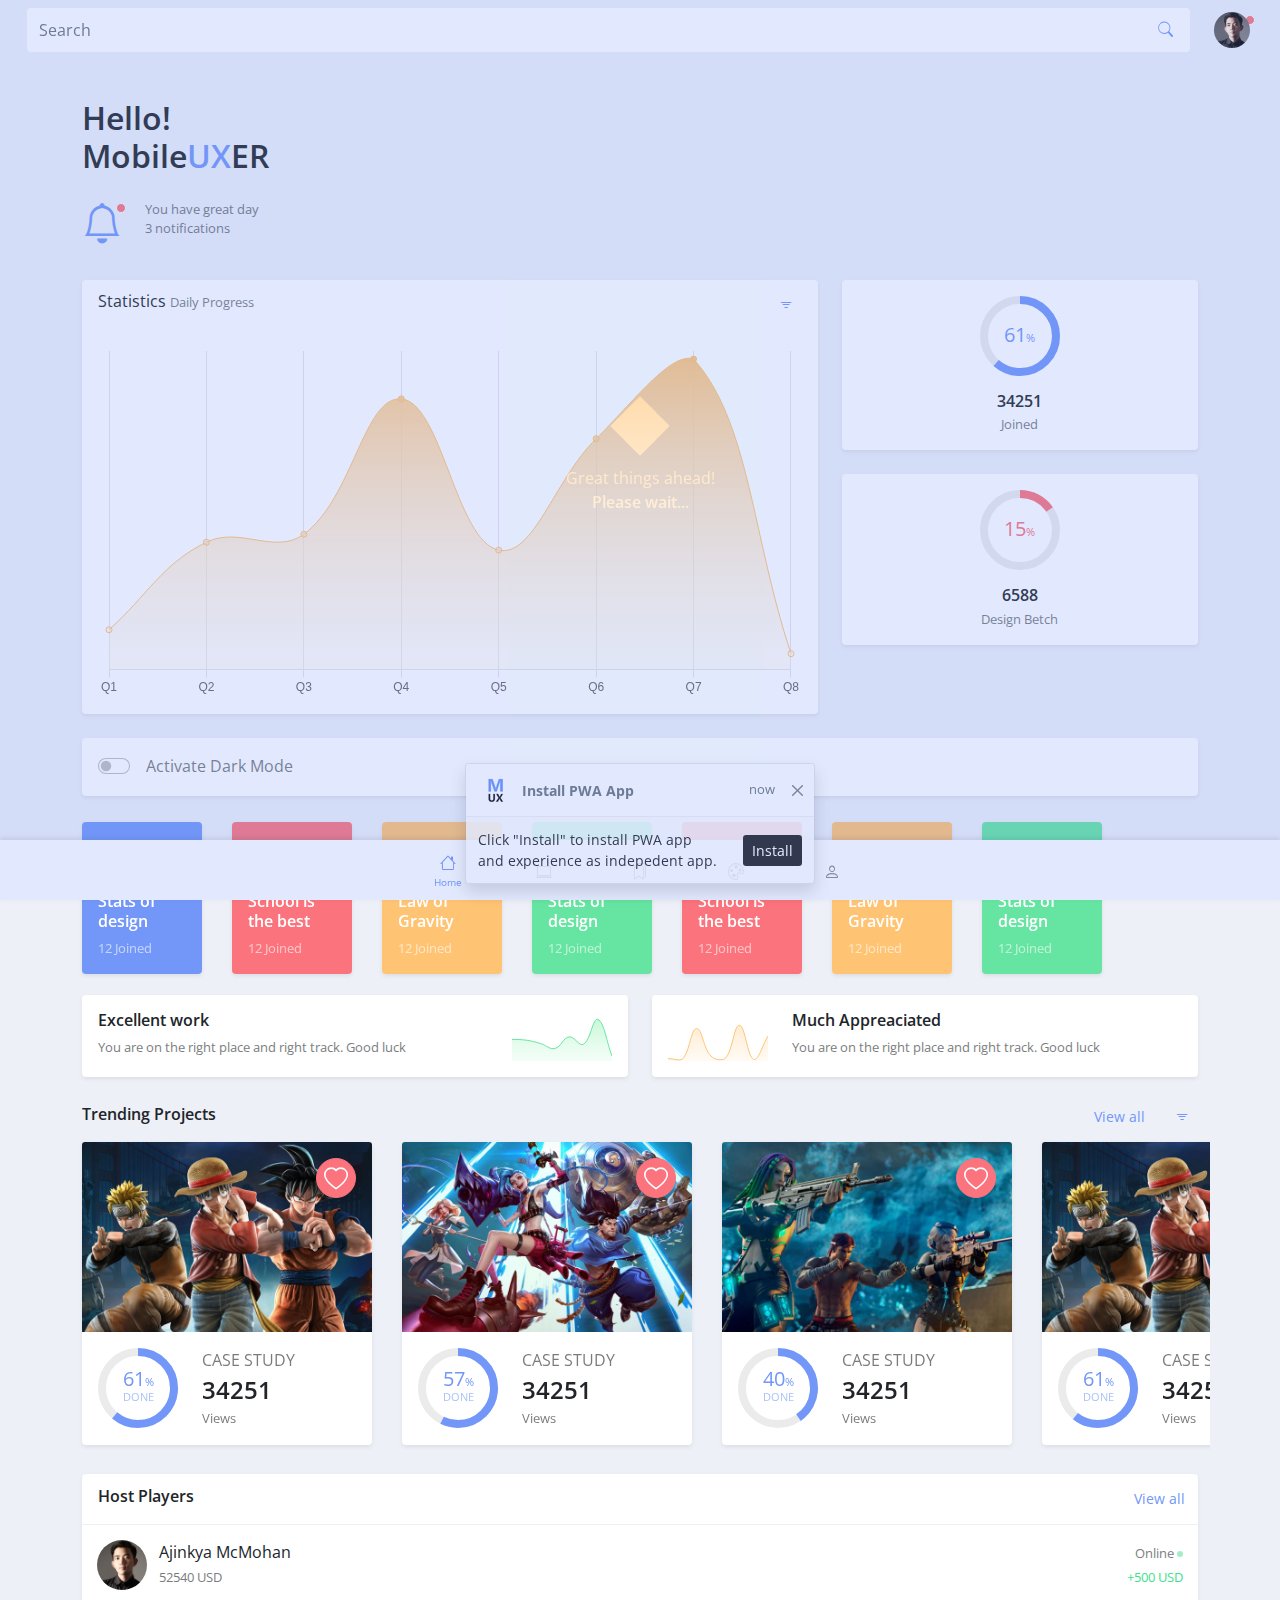
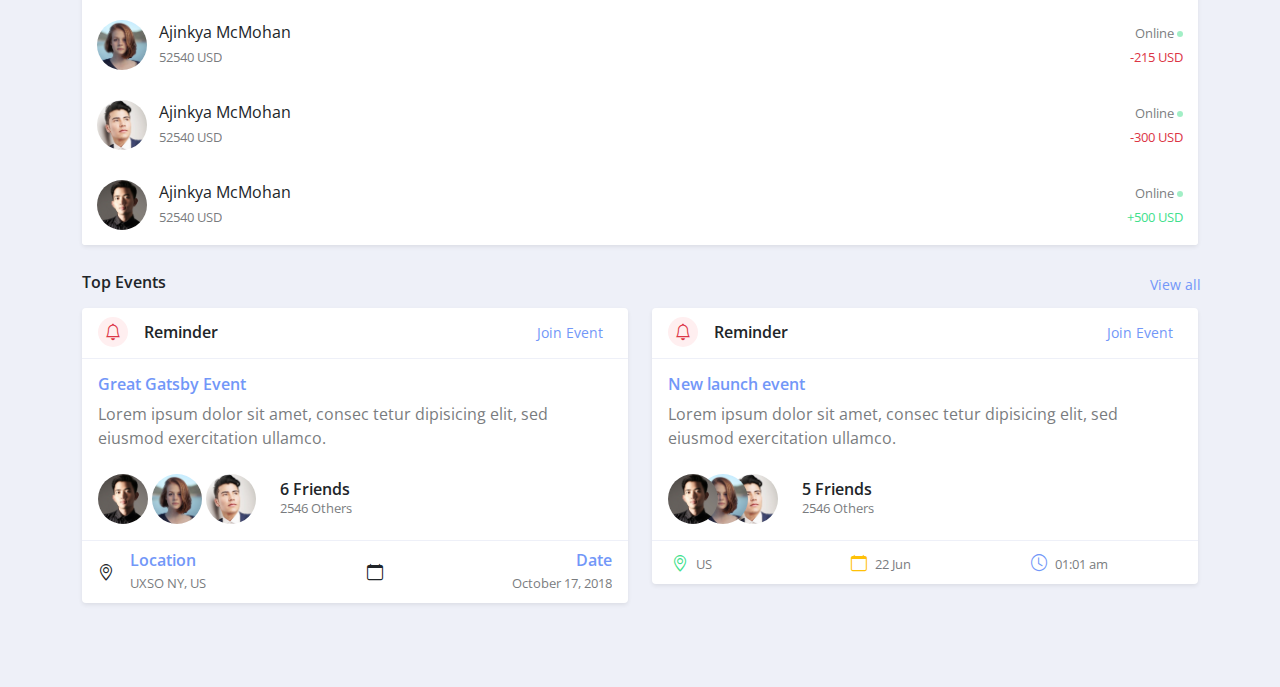
==== index.html @ e46d9f2c "initial push" ====
<!doctype html>
<html lang="en">


<head>
    <meta charset="utf-8">
    <meta name="viewport" content="width=device-width, initial-scale=1, shrink-to-fit=no">
    <meta name="description" content="">
    <meta name="author" content="">
    <meta name="generator" content="">
    <title>MobileUX V2.0 - Mobile HTML template</title>

    <!-- manifest meta -->
    <meta name="apple-mobile-web-app-capable" content="yes">
    <link rel="manifest" href="manifest.json" />

    <!-- Favicons -->
    <link rel="apple-touch-icon" href="assets/img/favicon180.png" sizes="180x180">
    <link rel="icon" href="assets/img/favicon32.png" sizes="32x32" type="image/png">
    <link rel="icon" href="assets/img/favicon16.png" sizes="16x16" type="image/png">

    <!-- Google fonts-->
    <link href="https://fonts.googleapis.com/css2?family=Open+Sans:wght@300;400;600;700&amp;display=swap" rel="stylesheet">

    <!-- bootstrap icons -->
    <link rel="stylesheet" href="cdn.jsdelivr.net/npm/bootstrap-icons%401.5.0/font/bootstrap-icons.css">

    <!-- swiper carousel css -->
    <link rel="stylesheet" href="assets/vendor/swiperjs-6.6.2/swiper-bundle.min.css">

    <!-- style css for this template -->
    <link href="assets/css/style.css" rel="stylesheet" id="style">
</head>

<body class="body-scroll" data-page="index">

<!-- loader section -->
<div class="container-fluid loader-wrap">
    <div class="row h-100">
        <div class="col-10 col-md-6 col-lg-5 col-xl-3 mx-auto text-center align-self-center">
            <div class="loader-cube-wrap mx-auto">
                <div class="loader-cube1 loader-cube"></div>
                <div class="loader-cube2 loader-cube"></div>
                <div class="loader-cube4 loader-cube"></div>
                <div class="loader-cube3 loader-cube"></div>
            </div>
            <p>Great things ahead!<br><strong>Please wait...</strong></p>
        </div>
    </div>
</div>
<!-- loader section ends -->

<!-- Sidebar main menu -->
<!--<div class="sidebar-wrap  sidebar-overlay">
    &lt;!&ndash; Add pushcontent or fullmenu instead overlay &ndash;&gt;
    <div class="closemenu text-muted">Close Menu</div>
    <div class="sidebar">
        <div class="row">
            <div class="col-auto mx-auto text-center">
                <figure class="avatar avatar-120 rounded-circle mx-auto mb-3">
                    <img src="assets/img/user1.jpg" alt="">
                </figure>
                <h6 class="mb-1">Ajinkya McMohan</h6>
                <p class="text-muted">London, UK</p>
            </div>
        </div>
        <div class="row mt-3">
            <div class="col-12">
                <ul class="nav nav-pills">
                    <li class="nav-item">
                        <a class="nav-link active" aria-current="page" href="index.html">
                            <div class="avatar avatar-40 rounded icon"><i class="bi bi-house-door"></i></div>
                            <div class="col">Dashboard</div>
                            <div class="arrow"><i class="bi bi-arrow-right"></i></div>
                        </a>
                    </li>

                    <li class="nav-item dropdown">
                        <a class="nav-link dropdown-toggle" data-bs-toggle="dropdown" href="#" role="button"
                           aria-expanded="false">
                            <div class="avatar avatar-40 rounded icon"><i class="bi bi-shop"></i></div>
                            <div class="col">Shop</div>
                            <div class="arrow"><i class="bi bi-plus plus"></i> <i class="bi bi-dash minus"></i>
                            </div>
                        </a>
                        <ul class="dropdown-menu">
                            <li><a class="dropdown-item nav-link" href="shop.html">
                                <div class="avatar avatar-40 rounded icon"><i class="bi bi-bag"></i></div>
                                <div class="col">Shop home</div>
                                <div class="arrow"><i class="bi bi-arrow-right"></i></div>
                            </a></li>
                            <li><a class="dropdown-item nav-link" href="product.html">
                                <div class="avatar avatar-40 rounded icon"><i class="bi bi-binoculars"></i></div>
                                <div class="col">Product</div>
                                <div class="arrow"><i class="bi bi-arrow-right"></i></div>
                            </a></li>
                            <li><a class="dropdown-item nav-link" href="cart.html">
                                <div class="avatar avatar-40 rounded icon"><i class="bi bi-basket3"></i></div>
                                <div class="col">Cart</div>
                                <div class="arrow"><i class="bi bi-arrow-right"></i></div>
                            </a></li>
                            <li><a class="dropdown-item nav-link" href="payment.html">
                                <div class="avatar avatar-40 rounded icon"><i class="bi bi-credit-card"></i></div>
                                <div class="col">Payment</div>
                                <div class="arrow"><i class="bi bi-arrow-right"></i></div>
                            </a></li>
                            <li><a class="dropdown-item nav-link" href="my-orders.html">
                                <div class="avatar avatar-40 rounded icon"><i class="bi bi-box-seam"></i></div>
                                <div class="col">My Orders</div>
                                <div class="arrow"><i class="bi bi-arrow-right"></i></div>
                            </a></li>
                        </ul>
                    </li>
                    <li class="nav-item dropdown">
                        <a class="nav-link dropdown-toggle" data-bs-toggle="dropdown" href="#" role="button"
                           aria-expanded="false">
                            <div class="avatar avatar-40 rounded icon"><i class="bi bi-calendar-check"></i></div>
                            <div class="col">Task ToDo</div>
                            <div class="arrow"><i class="bi bi-plus plus"></i> <i class="bi bi-dash minus"></i>
                            </div>
                        </a>
                        <ul class="dropdown-menu">
                            <li><a class="dropdown-item nav-link" href="task.html">
                                <div class="avatar avatar-40 rounded icon"><i class="bi bi-calendar2"></i></div>
                                <div class="col">ToDo home</div>
                                <div class="arrow"><i class="bi bi-arrow-right"></i></div>
                            </a></li>
                            <li><a class="dropdown-item nav-link" href="taskcalander.html">
                                <div class="avatar avatar-40 rounded icon"><i class="bi bi-calendar-check"></i></div>
                                <div class="col">Calendar Tasks</div>
                                <div class="arrow"><i class="bi bi-arrow-right"></i></div>
                            </a></li>
                            <li><a class="dropdown-item nav-link" href="todaystask.html">
                                <div class="avatar avatar-40 rounded icon"><i class="bi bi-calendar-date"></i></div>
                                <div class="col">Today's Tasks</div>
                                <div class="arrow"><i class="bi bi-arrow-right"></i></div>
                            </a></li>
                            <li><a class="dropdown-item nav-link" href="events.html">
                                <div class="avatar avatar-40 rounded icon"><i class="bi bi-calendar-event"></i></div>
                                <div class="col">Events</div>
                                <div class="arrow"><i class="bi bi-arrow-right"></i></div>
                            </a></li>
                            <li><a class="dropdown-item nav-link" href="event-details.html">
                                <div class="avatar avatar-40 rounded icon"><i class="bi bi-calendar2-day-fill"></i></div>
                                <div class="col">Event Details</div>
                                <div class="arrow"><i class="bi bi-arrow-right"></i></div>
                            </a></li>

                        </ul>
                    </li>
                    <li class="nav-item">
                        <a class="nav-link" href="chat.html" tabindex="-1" aria-disabled="true">
                            <div class="avatar avatar-40 rounded icon"><i class="bi bi-chat-text"></i></div>
                            <div class="col">Messages</div>
                            <div class="arrow"><i class="bi bi-arrow-right"></i></div>
                        </a>
                    </li>

                    <li class="nav-item">
                        <a class="nav-link" href="notifications.html" tabindex="-1" aria-disabled="true">
                            <div class="avatar avatar-40 rounded icon"><i class="bi bi-bell"></i></div>
                            <div class="col">Notification</div>
                            <div class="arrow"><i class="bi bi-arrow-right"></i></div>
                        </a>
                    </li>

                    <li class="nav-item">
                        <a class="nav-link" href="settings.html" tabindex="-1" aria-disabled="true">
                            <div class="avatar avatar-40 rounded icon"><i class="bi bi-gear"></i></div>
                            <div class="col">Settings</div>
                            <div class="arrow"><i class="bi bi-arrow-right"></i></div>
                        </a>
                    </li>

                    <li class="nav-item">
                        <a class="nav-link" href="pages.html" tabindex="-1" aria-disabled="true">
                            <div class="avatar avatar-40 rounded icon"><i class="bi bi-file-earmark-text"></i></div>
                            <div class="col">Pages</div>
                            <div class="arrow"><i class="bi bi-arrow-right"></i></div>
                        </a>
                    </li>
                    <li class="nav-item">
                        <a class="nav-link" href="signin.html" tabindex="-1" aria-disabled="true">
                            <div class="avatar avatar-40 rounded icon"><i class="bi bi-box-arrow-right"></i></div>
                            <div class="col">Logout</div>
                            <div class="arrow"><i class="bi bi-arrow-right"></i></div>
                        </a>
                    </li>
                </ul>
            </div>
        </div>
    </div>
</div>-->
<!-- Sidebar main menu ends -->

<!-- Begin page -->
<main class="h-100 has-header has-footer">

    <!-- Header -->
    <header class="container-fluid header">
        <div class="row">
            <div class="col-auto">
                <!--<button type="button" class="btn btn-link menu-btn">
                    <i class="bi bi-list"></i>
                </button>-->
            </div>
            <div class="col pl-0">
                <div class="form-group search-header">
                    <input class="form-control border-0" placeholder="Search">
                    <button type="button" class="btn btn-link tooltip-btn">
                        <i class="bi bi-search"></i>
                    </button>
                </div>
            </div>
            <div class="col-auto align-self-center">
                <a href="profile.html" class="position-relative d-block mr-3">
                        <span class="position-absolute top-0 start-100 translate-middle badge border border-light rounded-circle bg-danger p-1 mt-2 mr-2"><span
                                class="visually-hidden">unread messages</span></span>
                    <figure class="avatar avatar-36 rounded-circle">
                        <img src="assets/img/user1.jpg" alt="">
                    </figure>
                </a>
            </div>
        </div>
    </header>
    <!-- Header ends -->

    <!-- main page content -->
    <div class="main-container container">
        <h2 class="my-4">Hello!<br>Mobile<span class="text-primary">UX</span>ER</h2>

        <!-- welcome message and notifications lead -->
        <div class="row mb-4">
            <div class="col-auto">
                <h1 class="position-relative">
                        <span class="position-absolute top-0 start-100 translate-middle badge border border-light rounded-circle bg-danger p-1 mt-2">
                            <span class="visually-hidden">unread messages</span>
                        </span>
                    <i class="bi bi-bell text-primary"></i>
                </h1>
            </div>
            <div class="col">
                <p class="m-0 text-muted small">You have great day<br>3 notifications </p>
            </div>
        </div>

        <!-- Chart and Circular progress -->
        <div class="row">
            <div class="col-12 col-md-8">
                <div class="card shadow-sm mb-4">
                    <div class="card-header border-0">
                        <div class="row">
                            <div class="col">
                                <p class="my-0">Statistics <small class="text-muted">Daily Progress</small></p>
                            </div>
                            <div class="col-auto">
                                <button class="btn btn-link btn-sm dropdown-toggle caret-none" type="button" id="dropdownMenuButton1"
                                        data-bs-toggle="dropdown" aria-expanded="false">
                                    <i class="bi bi-filter"></i>
                                </button>
                                <ul class="dropdown-menu dropdown-menu-end shadow border-0" aria-labelledby="dropdownMenuButton1">
                                    <li><a class="dropdown-item" href="#">Action</a></li>
                                    <li><a class="dropdown-item" href="#">Action</a></li>
                                    <li><a class="dropdown-item text-danger" href="#">Delete</a></li>
                                </ul>
                            </div>
                        </div>

                    </div>
                    <div class="card-body">
                        <canvas id="areachart"></canvas>
                    </div>
                </div>
            </div>
            <div class="col-12 col-md-4">
                <div class="row">
                    <div class="col-6 col-md-12">
                        <div class="card shadow-sm text-center mb-4">
                            <div class="card-body">
                                <div id="progressCircle1" class="progressCircle mb-3"></div>
                                <h6 class="mb-1">34251</h6>
                                <p class="text-muted small">Joined</p>
                            </div>
                        </div>
                    </div>
                    <div class="col-6 col-md-12">
                        <div class="card shadow-sm text-center mb-4">
                            <div class="card-body">
                                <div id="progressCircle2" class="progressCircle mb-3"></div>
                                <h6 class="mb-1">6588</h6>
                                <p class="text-muted small">Design Betch</p>
                            </div>
                        </div>
                    </div>
                </div>
            </div>
        </div>

        <!-- Dark mode switch -->
        <div class="row">
            <div class="col-12">
                <div class="card shadow-sm mb-4">
                    <div class="card-body">
                        <div class="form-check form-switch">
                            <input class="form-check-input" type="checkbox" id="darkmodeswitch">
                            <label class="form-check-label text-muted px-2 " for="darkmodeswitch">Activate Dark
                                Mode</label>
                        </div>
                    </div>
                </div>
            </div>
        </div>
        <!-- swiper carousel -->
        <div class="row">
            <div class="container mb-3 px-0">
                <div class="swiper-container swiperhighlight">
                    <div class="swiper-wrapper">
                        <div class="swiper-slide">
                            <div class="card shadow-sm bg-primary text-white">
                                <div class="card-body">
                                    <h2 class="mb-3"><i class="bi bi-bag"></i><span class="d-none">Icon</span></h2>
                                    <h6>Stats of design</h6>
                                    <p class="text-muted small">12 Joined</p>
                                </div>
                            </div>
                        </div>
                        <div class="swiper-slide">
                            <div class="card shadow-sm bg-danger text-white">
                                <div class="card-body">
                                    <h2 class="mb-3"><i class="bi bi-gem"></i><span class="d-none">Icon</span></h2>
                                    <h6>School is the best</h6>
                                    <p class="text-muted small">12 Joined</p>
                                </div>
                            </div>
                        </div>
                        <div class="swiper-slide">
                            <div class="card shadow-sm bg-warning text-white">
                                <div class="card-body">
                                    <h2 class="mb-3"><i class="bi bi-house"></i><span class="d-none">Icon</span></h2>
                                    <h6>Law of Gravity</h6>
                                    <p class="text-muted small">12 Joined</p>
                                </div>
                            </div>
                        </div>
                        <div class="swiper-slide">
                            <div class="card shadow-sm bg-success text-white">
                                <div class="card-body">
                                    <h2 class="mb-3"><i class="bi bi-cart"></i><span class="d-none">Icon</span></h2>
                                    <h6>Stats of design</h6>
                                    <p class="text-muted small">12 Joined</p>
                                </div>
                            </div>
                        </div>
                        <div class="swiper-slide">
                            <div class="card shadow-sm bg-danger text-white">
                                <div class="card-body">
                                    <h2 class="mb-3"><i class="bi bi-gem"></i><span class="d-none">Icon</span></h2>
                                    <h6>School is the best</h6>
                                    <p class="text-muted small">12 Joined</p>
                                </div>
                            </div>
                        </div>
                        <div class="swiper-slide">
                            <div class="card shadow-sm bg-warning text-white">
                                <div class="card-body">
                                    <h2 class="mb-3"><i class="bi bi-house"></i><span class="d-none">Icon</span></h2>
                                    <h6>Law of Gravity</h6>
                                    <p class="text-muted small">12 Joined</p>
                                </div>
                            </div>
                        </div>
                        <div class="swiper-slide">
                            <div class="card shadow-sm bg-success text-white">
                                <div class="card-body">
                                    <h2 class="mb-3"><i class="bi bi-cart"></i><span class="d-none">Icon</span></h2>
                                    <h6>Stats of design</h6>
                                    <p class="text-muted small">12 Joined</p>
                                </div>
                            </div>
                        </div>
                    </div>
                </div>
            </div>
        </div>

        <!-- Appreaciation banner with chart -->
        <div class="row">
            <div class="col-12 col-md-6">
                <div class="card shadow-sm mb-4">
                    <div class="card-body">
                        <div class="row">
                            <div class="col">
                                <h6>Excellent work</h6>
                                <p class="text-muted small">You are on the right place and right track. Good luck</p>
                            </div>
                            <div class="col-auto align-self-center">
                                <canvas id="smallchart1" class="smallchart"></canvas>
                            </div>
                        </div>
                    </div>
                </div>
            </div>

            <div class="col-12 col-md-6">
                <div class="card shadow-sm mb-4">
                    <div class="card-body">
                        <div class="row">
                            <div class="col-auto align-self-center">
                                <canvas id="smallchart2" class="smallchart"></canvas>
                            </div>
                            <div class="col">
                                <h6>Much Appreaciated</h6>
                                <p class="text-muted small">You are on the right place and right track. Good luck</p>
                            </div>
                        </div>
                    </div>
                </div>
            </div>
        </div>

        <!-- Trending Projects carousel -->
        <div class="row mb-2">
            <div class="col">
                <h6 class="my-1">Trending Projects </h6>
            </div>
            <div class="col-auto px-0">
                <a class="btn btn-link btn-sm" href="projects.html">View all</a>
            </div>
            <div class="col-auto">
                <button class="btn btn-link btn-sm dropdown-toggle caret-none" type="button" id="dropdownMenuButton2"
                        data-bs-toggle="dropdown" aria-expanded="false">
                    <i class="bi bi-filter"></i>
                </button>
                <ul class="dropdown-menu shadow border-0" aria-labelledby="dropdownMenuButton2">
                    <li><a class="dropdown-item" href="#">Action</a></li>
                    <li><a class="dropdown-item" href="#">Action</a></li>
                    <li><a class="dropdown-item text-danger" href="#">Delete</a></li>
                </ul>
            </div>
        </div>
        <div class="row">
            <div class="container mb-4 px-0">
                <div class="swiper-container swiperprojects">
                    <div class="swiper-wrapper">
                        <div class="swiper-slide">
                            <div class="card shadow-sm">
                                <button class="btn btn-danger avatar avatar-40 p-0 rounded-circle position-absolute top-0 end-0 m-3"><i
                                        class="bi bi-heart h4 mb-0"></i></button>
                                <figure class="card-img-top overflow-hidden mb-0 coverimg"><img src="assets/img/project1.jpg"
                                                                                                alt="project images"></figure>
                                <div class="card-body">
                                    <div class="row">
                                        <div class="col-auto align-self-center">
                                            <div id="progressCircle3" class="progressCircle"></div>
                                        </div>
                                        <div class="col">
                                            <p class="text-uppercase text-muted mb-1">Case Study</p>
                                            <h3 class="mb-1">34251</h3>
                                            <p class="small text-muted">Views</p>
                                        </div>
                                    </div>
                                </div>
                            </div>
                        </div>
                        <div class="swiper-slide">
                            <div class="card shadow-sm">
                                <button class="btn btn-danger avatar avatar-40 p-0 rounded-circle position-absolute top-0 end-0 m-3"><i
                                        class="bi bi-heart h4 mb-0"></i></button>
                                <figure class="card-img-top overflow-hidden mb-0 coverimg"><img src="assets/img/project2.jpg"
                                                                                                alt="project images"></figure>
                                <div class="card-body">
                                    <div class="row">
                                        <div class="col-auto align-self-center">
                                            <div id="progressCircle4" class="progressCircle"></div>
                                        </div>
                                        <div class="col">
                                            <p class="text-uppercase text-muted mb-1">Case Study</p>
                                            <h3 class="mb-1">34251</h3>
                                            <p class="small text-muted">Views</p>
                                        </div>
                                    </div>
                                </div>
                            </div>
                        </div>
                        <div class="swiper-slide">
                            <div class="card shadow-sm">
                                <button class="btn btn-danger avatar avatar-40 p-0 rounded-circle position-absolute top-0 end-0 m-3"><i
                                        class="bi bi-heart h4 mb-0"></i></button>
                                <figure class="card-img-top overflow-hidden mb-0 coverimg"><img src="assets/img/project3.jpg"
                                                                                                alt="project images"></figure>
                                <div class="card-body">
                                    <div class="row">
                                        <div class="col-auto align-self-center">
                                            <div id="progressCircle5" class="progressCircle"></div>
                                        </div>
                                        <div class="col">
                                            <p class="text-uppercase text-muted mb-1">Case Study</p>
                                            <h3 class="mb-1">34251</h3>
                                            <p class="small text-muted">Views</p>
                                        </div>
                                    </div>
                                </div>
                            </div>
                        </div>
                        <div class="swiper-slide">
                            <div class="card shadow-sm">
                                <button class="btn btn-danger avatar avatar-40 p-0 rounded-circle position-absolute top-0 end-0 m-3"><i
                                        class="bi bi-heart h4 mb-0"></i></button>
                                <figure class="card-img-top overflow-hidden mb-0 coverimg"><img src="assets/img/project1.jpg"
                                                                                                alt="project images"></figure>
                                <div class="card-body">
                                    <div class="row">
                                        <div class="col-auto align-self-center">
                                            <div id="progressCircle6" class="progressCircle"></div>
                                        </div>
                                        <div class="col">
                                            <p class="text-uppercase text-muted mb-1">Case Study</p>
                                            <h3 class="mb-1">34251</h3>
                                            <p class="small text-muted">Views</p>
                                        </div>
                                    </div>
                                </div>
                            </div>
                        </div>
                    </div>
                </div>
            </div>
        </div>

        <!-- list host players -->
        <div class="row">
            <div class="col-12">
                <div class="card shadow-sm mb-4">
                    <div class="card-header">
                        <div class="row">
                            <div class="col">
                                <h6 class="my-1">Host Players</h6>
                            </div>
                            <div class="col-auto px-0">
                                <a class="btn btn-link btn-sm" href="projects.html">View all</a>
                            </div>
                        </div>
                    </div>
                    <ul class="list-group list-group-flush">
                        <li class="list-group-item border-0">
                            <div class="row">
                                <div class="col-auto">
                                    <figure class="avatar avatar-50 rounded-circle">
                                        <img src="assets/img/user1.jpg" alt="">
                                    </figure>
                                </div>
                                <div class="col px-0">
                                    <p>Ajinkya McMohan<br><small class="text-muted">52540 USD</small></p>
                                </div>
                                <div class="col-auto text-end">
                                    <p>
                                        <small class="text-muted">Online <span class="avatar avatar-6 rounded-circle bg-success d-inline-block"></span></small>
                                        <br><small class="text-success">+500 USD</small>
                                    </p>
                                </div>
                            </div>
                        </li>
                        <li class="list-group-item border-0">
                            <div class="row">
                                <div class="col-auto">
                                    <figure class="avatar avatar-50 rounded-circle">
                                        <img src="assets/img/user2.jpg" alt="">
                                    </figure>
                                </div>
                                <div class="col px-0">
                                    <p>Ajinkya McMohan<br><small class="text-muted">52540 USD</small></p>
                                </div>
                                <div class="col-auto text-end">
                                    <p>
                                        <small class="text-muted">Online <span class="avatar avatar-6 rounded-circle bg-success d-inline-block"></span></small>
                                        <br><small class="text-danger">-215 USD</small>
                                    </p>
                                </div>
                            </div>
                        </li>

                        <li class="list-group-item border-0">
                            <div class="row">
                                <div class="col-auto">
                                    <figure class="avatar avatar-50 rounded-circle">
                                        <img src="assets/img/user3.jpg" alt="">
                                    </figure>
                                </div>
                                <div class="col px-0">
                                    <p>Ajinkya McMohan<br><small class="text-muted">52540 USD</small></p>
                                </div>
                                <div class="col-auto text-end">
                                    <p>
                                        <small class="text-muted">Online <span class="avatar avatar-6 rounded-circle bg-success d-inline-block"></span></small>
                                        <br><small class="text-danger">-300 USD</small>
                                    </p>
                                </div>
                            </div>
                        </li>

                        <li class="list-group-item border-0">
                            <div class="row">
                                <div class="col-auto">
                                    <figure class="avatar avatar-50 rounded-circle">
                                        <img src="assets/img/user1.jpg" alt="">
                                    </figure>
                                </div>
                                <div class="col px-0">
                                    <p>Ajinkya McMohan<br><small class="text-muted">52540 USD</small></p>
                                </div>
                                <div class="col-auto text-end">
                                    <p>
                                        <small class="text-muted">Online <span class="avatar avatar-6 rounded-circle bg-success d-inline-block"></span></small>
                                        <br><small class="text-success">+500 USD</small>
                                    </p>
                                </div>
                            </div>
                        </li>
                    </ul>
                </div>
            </div>
        </div>

        <!-- Event list -->
        <div class="row mb-2">
            <div class="col">
                <h6 class="my-1">Top Events </h6>
            </div>
            <div class="col-auto px-0">
                <a class="btn btn-link btn-sm" href="events.html">View all</a>
            </div>
        </div>

        <div class="row">
            <div class="col-12 col-md-6">
                <div class="card mb-4 shadow-sm">
                    <div class="card-header">
                        <div class="row gx-3">
                            <div class="col-auto">
                                <div class="avatar avatar-30 rounded-circle text-danger bg-danger-light">
                                    <i class="bi bi-bell"></i>
                                </div>
                            </div>
                            <div class="col align-self-center">
                                <h6 class="my-1">Reminder</h6>
                            </div>
                            <div class="col align-self-center text-end">
                                <button class="btn btn-sm btn-link">Join Event</button>
                            </div>
                        </div>
                    </div>
                    <div class="card-body">
                        <h6 class="text-primary ">Great Gatsby Event</h6>
                        <p class="text-muted">Lorem ipsum dolor sit amet, consec tetur
                            dipisicing elit, sed eiusmod exercitation ullamco.</p>
                        <div class="row mt-4">
                            <div class="col-auto">
                                <figure class="avatar avatar-50 rounded-circle">
                                    <img src="assets/img/user1.jpg" alt="Generic placeholder image">
                                </figure>
                                <figure class="avatar avatar-50 rounded-circle">
                                    <img src="assets/img/user2.jpg" alt="Generic placeholder image">
                                </figure>
                                <figure class="avatar avatar-50 rounded-circle">
                                    <img src="assets/img/user3.jpg" alt="Generic placeholder image">
                                </figure>
                            </div>
                            <div class="col align-self-center">
                                <h6 class="my-0">6 Friends</h6>
                                <p class="small text-muted">2546 Others</p>
                            </div>
                        </div>
                    </div>
                    <div class="card-footer">
                        <div class="row">
                            <div class="col">
                                <div class="row gx-3">
                                    <div class="col-auto align-self-center">
                                        <i class="bi bi-geo-alt"></i>
                                    </div>
                                    <div class="col">
                                        <h6 class="mb-1 text-primary">Location</h6>
                                        <p class="text-muted small">UXSO NY, US</p>
                                    </div>
                                </div>
                            </div>
                            <div class="col text-end">
                                <div class="row gx-3">
                                    <div class="col-auto align-self-center">
                                        <i class="bi bi-calendar"></i>
                                    </div>
                                    <div class="col">
                                        <h6 class="mb-1 text-primary">Date</h6>
                                        <p class="text-muted mb-0 small">October 17, 2018</p>
                                    </div>
                                </div>
                            </div>
                        </div>
                    </div>
                </div>
            </div>
            <div class="col-12 col-md-6">
                <div class="card mb-4 shadow-sm">
                    <div class="card-header">
                        <div class="row gx-3">
                            <div class="col-auto">
                                <div class="avatar avatar-30 rounded-circle text-danger bg-danger-light">
                                    <i class="bi bi-bell"></i>
                                </div>
                            </div>
                            <div class="col align-self-center">
                                <h6 class="my-1">Reminder</h6>
                            </div>
                            <div class="col align-self-center text-end">
                                <button class="btn btn-sm btn-link">Join Event</button>
                            </div>
                        </div>
                    </div>
                    <div class="card-body z-index-1">
                        <h6 class="text-primary ">New launch event</h6>
                        <p class="text-muted">Lorem ipsum dolor sit amet, consec tetur
                            dipisicing elit, sed eiusmod exercitation ullamco.</p>
                        <div class="row mt-4">
                            <div class="col-auto">
                                <div class="avatar-group">
                                    <figure class="avatar avatar-50 rounded-circle">
                                        <img src="assets/img/user1.jpg" alt="Generic placeholder image">
                                    </figure>
                                    <figure class="avatar avatar-50 rounded-circle">
                                        <img src="assets/img/user2.jpg" alt="Generic placeholder image">
                                    </figure>
                                    <figure class="avatar avatar-50 rounded-circle">
                                        <img src="assets/img/user3.jpg" alt="Generic placeholder image">
                                    </figure>
                                </div>
                            </div>
                            <div class="col align-self-center">
                                <h6 class="my-0">5 Friends</h6>
                                <p class="small text-muted">2546 Others</p>
                            </div>
                        </div>
                    </div>
                    <div class="card-footer">
                        <div class="row">
                            <div class="col">
                                <p>
                                    <i class="bi bi-geo-alt text-success mx-1"></i>
                                    <span class="text-muted small">US</span>
                                </p>
                            </div>
                            <div class="col">
                                <p>
                                    <i class="bi bi-calendar text-warning mx-1"></i>
                                    <span class="text-muted small">22 Jun</span>
                                </p>
                            </div>
                            <div class="col">
                                <p>
                                    <i class="bi bi-clock text-primary mx-1"></i>
                                    <span class="text-muted small">01:01 am</span>
                                </p>
                            </div>
                        </div>
                    </div>
                </div>
            </div>
        </div>
    </div>
    <!-- main page content ends -->


</main>
<!-- Page ends-->

<!-- Footer -->
<footer class="footer">
    <div class="container">
        <ul class="nav nav-pills nav-justified">
            <li class="nav-item">
                <a class="nav-link active" href="index.html">
                        <span>
                            <i class="nav-icon bi bi-house"></i>
                            <span class="nav-text">Home</span>
                        </span>
                </a>
            </li>
            <li class="nav-item">
                <a class="nav-link" href="stats.html">
                        <span>
                            <i class="nav-icon bi bi-laptop"></i>
                            <span class="nav-text">Stats</span>
                        </span>
                </a>
            </li>
            <li class="nav-item">
                <a class="nav-link" href="pinned.html">
                        <span>
                            <i class="nav-icon bi bi-bookmarks"></i>
                            <span class="nav-text">Pinned</span>
                        </span>
                </a>
            </li>
            <li class="nav-item">
                <a class="nav-link" href="style.html">
                        <span>
                            <i class="nav-icon bi bi-palette"></i>
                            <span class="nav-text">Style</span>
                        </span>
                </a>
            </li>
            <li class="nav-item">
                <a class="nav-link" href="profile.html">
                        <span>
                            <i class="nav-icon bi bi-person"></i>
                            <span class="nav-text">Profile</span>
                        </span>
                </a>
            </li>
        </ul>
    </div>
</footer>
<!-- Footer ends-->

<!-- PWA app install toast message -->
<div class="position-fixed bottom-0 start-50 translate-middle-x  z-index-9">
    <div class="toast mb-3" role="alert" aria-live="assertive" aria-atomic="true" id="toastinstall"
         data-bs-animation="true">
        <div class="toast-header">
            <img src="assets/img/favicon32.png" class="rounded me-2" alt="...">
            <strong class="me-auto">Install PWA App</strong>
            <small>now</small>
            <button type="button" class="btn-close" data-bs-dismiss="toast" aria-label="Close"></button>
        </div>
        <div class="toast-body">
            <div class="row">
                <div class="col">
                    Click "Install" to install PWA app and experience as indepedent app.
                </div>
                <div class="col-auto align-self-center">
                    <button class="btn-default btn btn-sm" id="addtohome">Install</button>
                </div>
            </div>
        </div>
    </div>
</div>

<!-- Required jquery and libraries -->
<script src="assets/js/jquery-3.3.1.min.js"></script>
<script src="assets/js/popper.min.js"></script>
<script src="assets/vendor/bootstrap-5/js/bootstrap.bundle.min.js"></script>

<!-- cookie js -->
<script src="assets/js/jquery.cookie.js"></script>

<!-- Customized jquery file  -->
<script src="assets/js/main.js"></script>
<script src="assets/js/color-scheme.js"></script>

<!-- PWA app service registration and works -->
<script src="assets/js/pwa-services.js"></script>

<!-- Chart js script -->
<script src="assets/vendor/chart-js-3.3.1/chart.min.js"></script>

<!-- Progress circle js script -->
<script src="assets/vendor/progressbar-js/progressbar.min.js"></script>

<!-- swiper js script -->
<script src="assets/vendor/swiperjs-6.6.2/swiper-bundle.min.js"></script>

<!-- page level custom script -->
<script src="assets/js/app.js"></script>

</body>


<!-- Mirrored from maxartkiller.com/website/mobileux2/HTML/index.html by HTTrack Website Copier/3.x [XR&CO'2014], Tue, 27 Sep 2022 10:04:01 GMT -->
</html>
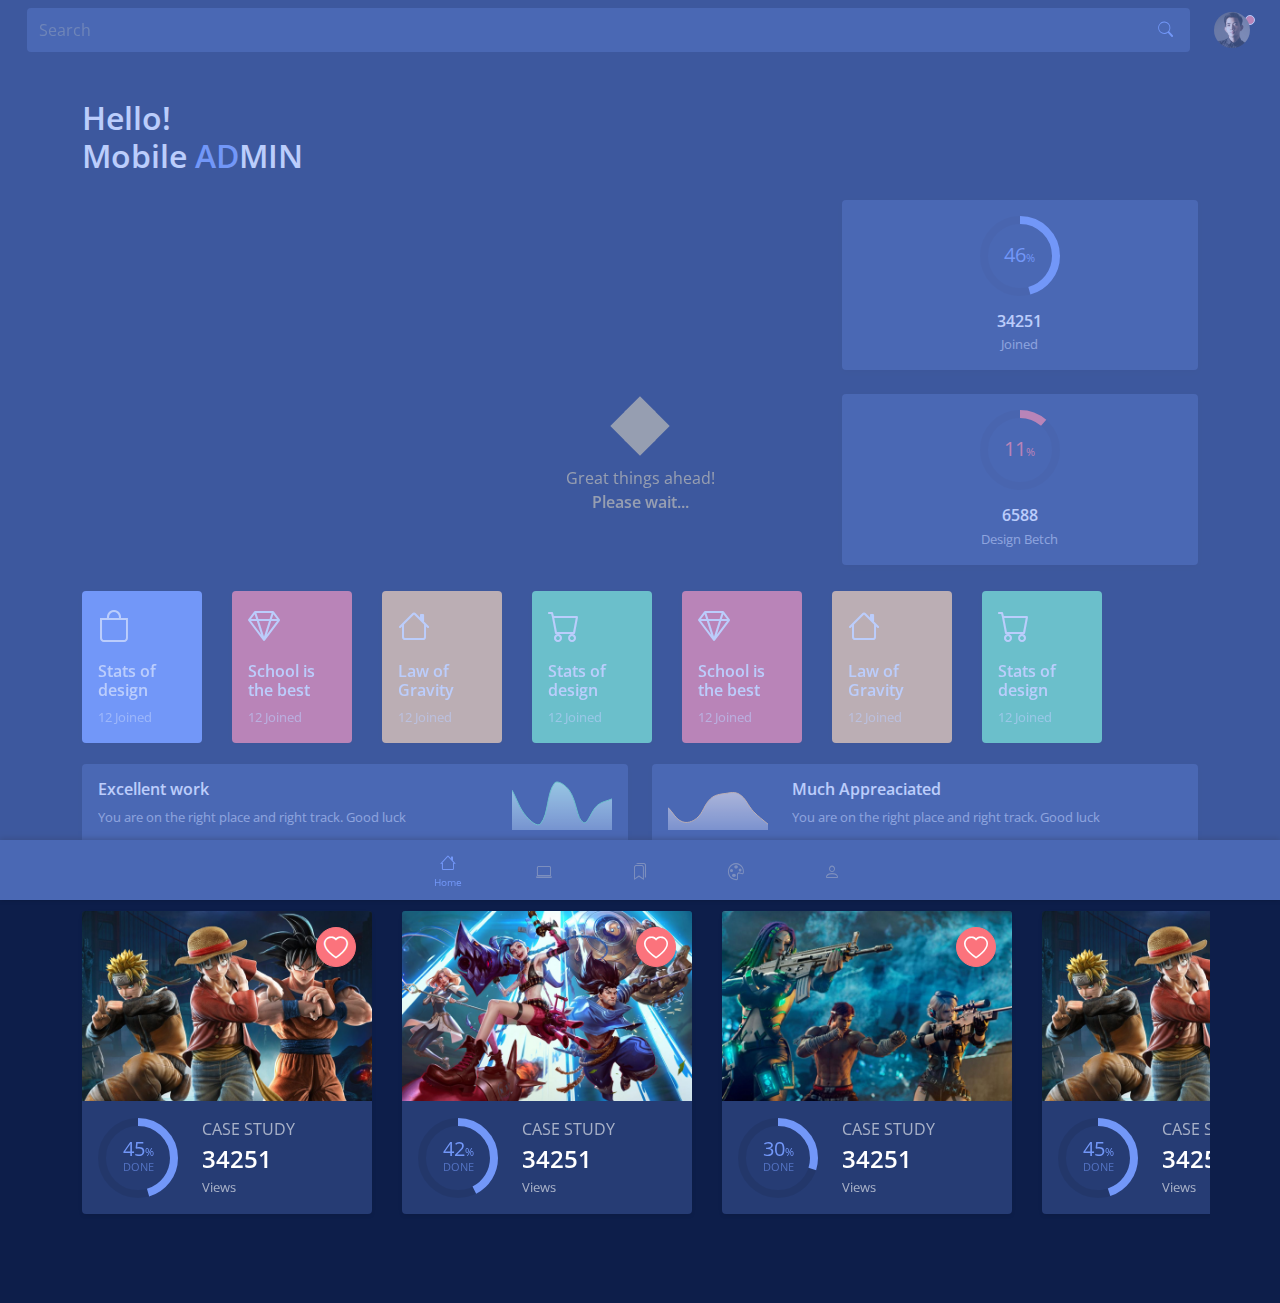
==== commit f307e06c: "28/09/22" ====
--- a/index.html
+++ b/index.html
@@ -227,10 +227,10 @@
 
     <!-- main page content -->
     <div class="main-container container">
-        <h2 class="my-4">Hello!<br>Mobile<span class="text-primary">UX</span>ER</h2>
+        <h2 class="my-4">Hello!<br>Mobile <span class="text-primary">AD</span>MIN</h2>
 
         <!-- welcome message and notifications lead -->
-        <div class="row mb-4">
+        <!--<div class="row mb-4">
             <div class="col-auto">
                 <h1 class="position-relative">
                         <span class="position-absolute top-0 start-100 translate-middle badge border border-light rounded-circle bg-danger p-1 mt-2">
@@ -242,13 +242,13 @@
             <div class="col">
                 <p class="m-0 text-muted small">You have great day<br>3 notifications </p>
             </div>
-        </div>
+        </div>-->
 
         <!-- Chart and Circular progress -->
         <div class="row">
             <div class="col-12 col-md-8">
                 <div class="card shadow-sm mb-4">
-                    <div class="card-header border-0">
+                    <!--<div class="card-header border-0">
                         <div class="row">
                             <div class="col">
                                 <p class="my-0">Statistics <small class="text-muted">Daily Progress</small></p>
@@ -266,8 +266,8 @@
                             </div>
                         </div>
 
-                    </div>
-                    <div class="card-body">
+                    </div>-->
+                    <div class="card-body" style="display: none">
                         <canvas id="areachart"></canvas>
                     </div>
                 </div>
@@ -297,7 +297,7 @@
         </div>
 
         <!-- Dark mode switch -->
-        <div class="row">
+        <!--<div class="row">
             <div class="col-12">
                 <div class="card shadow-sm mb-4">
                     <div class="card-body">
@@ -309,7 +309,7 @@
                     </div>
                 </div>
             </div>
-        </div>
+        </div>-->
         <!-- swiper carousel -->
         <div class="row">
             <div class="container mb-3 px-0">
@@ -527,244 +527,7 @@
             </div>
         </div>
 
-        <!-- list host players -->
-        <div class="row">
-            <div class="col-12">
-                <div class="card shadow-sm mb-4">
-                    <div class="card-header">
-                        <div class="row">
-                            <div class="col">
-                                <h6 class="my-1">Host Players</h6>
-                            </div>
-                            <div class="col-auto px-0">
-                                <a class="btn btn-link btn-sm" href="projects.html">View all</a>
-                            </div>
-                        </div>
-                    </div>
-                    <ul class="list-group list-group-flush">
-                        <li class="list-group-item border-0">
-                            <div class="row">
-                                <div class="col-auto">
-                                    <figure class="avatar avatar-50 rounded-circle">
-                                        <img src="assets/img/user1.jpg" alt="">
-                                    </figure>
-                                </div>
-                                <div class="col px-0">
-                                    <p>Ajinkya McMohan<br><small class="text-muted">52540 USD</small></p>
-                                </div>
-                                <div class="col-auto text-end">
-                                    <p>
-                                        <small class="text-muted">Online <span class="avatar avatar-6 rounded-circle bg-success d-inline-block"></span></small>
-                                        <br><small class="text-success">+500 USD</small>
-                                    </p>
-                                </div>
-                            </div>
-                        </li>
-                        <li class="list-group-item border-0">
-                            <div class="row">
-                                <div class="col-auto">
-                                    <figure class="avatar avatar-50 rounded-circle">
-                                        <img src="assets/img/user2.jpg" alt="">
-                                    </figure>
-                                </div>
-                                <div class="col px-0">
-                                    <p>Ajinkya McMohan<br><small class="text-muted">52540 USD</small></p>
-                                </div>
-                                <div class="col-auto text-end">
-                                    <p>
-                                        <small class="text-muted">Online <span class="avatar avatar-6 rounded-circle bg-success d-inline-block"></span></small>
-                                        <br><small class="text-danger">-215 USD</small>
-                                    </p>
-                                </div>
-                            </div>
-                        </li>
-
-                        <li class="list-group-item border-0">
-                            <div class="row">
-                                <div class="col-auto">
-                                    <figure class="avatar avatar-50 rounded-circle">
-                                        <img src="assets/img/user3.jpg" alt="">
-                                    </figure>
-                                </div>
-                                <div class="col px-0">
-                                    <p>Ajinkya McMohan<br><small class="text-muted">52540 USD</small></p>
-                                </div>
-                                <div class="col-auto text-end">
-                                    <p>
-                                        <small class="text-muted">Online <span class="avatar avatar-6 rounded-circle bg-success d-inline-block"></span></small>
-                                        <br><small class="text-danger">-300 USD</small>
-                                    </p>
-                                </div>
-                            </div>
-                        </li>
-
-                        <li class="list-group-item border-0">
-                            <div class="row">
-                                <div class="col-auto">
-                                    <figure class="avatar avatar-50 rounded-circle">
-                                        <img src="assets/img/user1.jpg" alt="">
-                                    </figure>
-                                </div>
-                                <div class="col px-0">
-                                    <p>Ajinkya McMohan<br><small class="text-muted">52540 USD</small></p>
-                                </div>
-                                <div class="col-auto text-end">
-                                    <p>
-                                        <small class="text-muted">Online <span class="avatar avatar-6 rounded-circle bg-success d-inline-block"></span></small>
-                                        <br><small class="text-success">+500 USD</small>
-                                    </p>
-                                </div>
-                            </div>
-                        </li>
-                    </ul>
-                </div>
-            </div>
-        </div>
-
-        <!-- Event list -->
-        <div class="row mb-2">
-            <div class="col">
-                <h6 class="my-1">Top Events </h6>
-            </div>
-            <div class="col-auto px-0">
-                <a class="btn btn-link btn-sm" href="events.html">View all</a>
-            </div>
-        </div>
-
-        <div class="row">
-            <div class="col-12 col-md-6">
-                <div class="card mb-4 shadow-sm">
-                    <div class="card-header">
-                        <div class="row gx-3">
-                            <div class="col-auto">
-                                <div class="avatar avatar-30 rounded-circle text-danger bg-danger-light">
-                                    <i class="bi bi-bell"></i>
-                                </div>
-                            </div>
-                            <div class="col align-self-center">
-                                <h6 class="my-1">Reminder</h6>
-                            </div>
-                            <div class="col align-self-center text-end">
-                                <button class="btn btn-sm btn-link">Join Event</button>
-                            </div>
-                        </div>
-                    </div>
-                    <div class="card-body">
-                        <h6 class="text-primary ">Great Gatsby Event</h6>
-                        <p class="text-muted">Lorem ipsum dolor sit amet, consec tetur
-                            dipisicing elit, sed eiusmod exercitation ullamco.</p>
-                        <div class="row mt-4">
-                            <div class="col-auto">
-                                <figure class="avatar avatar-50 rounded-circle">
-                                    <img src="assets/img/user1.jpg" alt="Generic placeholder image">
-                                </figure>
-                                <figure class="avatar avatar-50 rounded-circle">
-                                    <img src="assets/img/user2.jpg" alt="Generic placeholder image">
-                                </figure>
-                                <figure class="avatar avatar-50 rounded-circle">
-                                    <img src="assets/img/user3.jpg" alt="Generic placeholder image">
-                                </figure>
-                            </div>
-                            <div class="col align-self-center">
-                                <h6 class="my-0">6 Friends</h6>
-                                <p class="small text-muted">2546 Others</p>
-                            </div>
-                        </div>
-                    </div>
-                    <div class="card-footer">
-                        <div class="row">
-                            <div class="col">
-                                <div class="row gx-3">
-                                    <div class="col-auto align-self-center">
-                                        <i class="bi bi-geo-alt"></i>
-                                    </div>
-                                    <div class="col">
-                                        <h6 class="mb-1 text-primary">Location</h6>
-                                        <p class="text-muted small">UXSO NY, US</p>
-                                    </div>
-                                </div>
-                            </div>
-                            <div class="col text-end">
-                                <div class="row gx-3">
-                                    <div class="col-auto align-self-center">
-                                        <i class="bi bi-calendar"></i>
-                                    </div>
-                                    <div class="col">
-                                        <h6 class="mb-1 text-primary">Date</h6>
-                                        <p class="text-muted mb-0 small">October 17, 2018</p>
-                                    </div>
-                                </div>
-                            </div>
-                        </div>
-                    </div>
-                </div>
-            </div>
-            <div class="col-12 col-md-6">
-                <div class="card mb-4 shadow-sm">
-                    <div class="card-header">
-                        <div class="row gx-3">
-                            <div class="col-auto">
-                                <div class="avatar avatar-30 rounded-circle text-danger bg-danger-light">
-                                    <i class="bi bi-bell"></i>
-                                </div>
-                            </div>
-                            <div class="col align-self-center">
-                                <h6 class="my-1">Reminder</h6>
-                            </div>
-                            <div class="col align-self-center text-end">
-                                <button class="btn btn-sm btn-link">Join Event</button>
-                            </div>
-                        </div>
-                    </div>
-                    <div class="card-body z-index-1">
-                        <h6 class="text-primary ">New launch event</h6>
-                        <p class="text-muted">Lorem ipsum dolor sit amet, consec tetur
-                            dipisicing elit, sed eiusmod exercitation ullamco.</p>
-                        <div class="row mt-4">
-                            <div class="col-auto">
-                                <div class="avatar-group">
-                                    <figure class="avatar avatar-50 rounded-circle">
-                                        <img src="assets/img/user1.jpg" alt="Generic placeholder image">
-                                    </figure>
-                                    <figure class="avatar avatar-50 rounded-circle">
-                                        <img src="assets/img/user2.jpg" alt="Generic placeholder image">
-                                    </figure>
-                                    <figure class="avatar avatar-50 rounded-circle">
-                                        <img src="assets/img/user3.jpg" alt="Generic placeholder image">
-                                    </figure>
-                                </div>
-                            </div>
-                            <div class="col align-self-center">
-                                <h6 class="my-0">5 Friends</h6>
-                                <p class="small text-muted">2546 Others</p>
-                            </div>
-                        </div>
-                    </div>
-                    <div class="card-footer">
-                        <div class="row">
-                            <div class="col">
-                                <p>
-                                    <i class="bi bi-geo-alt text-success mx-1"></i>
-                                    <span class="text-muted small">US</span>
-                                </p>
-                            </div>
-                            <div class="col">
-                                <p>
-                                    <i class="bi bi-calendar text-warning mx-1"></i>
-                                    <span class="text-muted small">22 Jun</span>
-                                </p>
-                            </div>
-                            <div class="col">
-                                <p>
-                                    <i class="bi bi-clock text-primary mx-1"></i>
-                                    <span class="text-muted small">01:01 am</span>
-                                </p>
-                            </div>
-                        </div>
-                    </div>
-                </div>
-            </div>
-        </div>
+
     </div>
     <!-- main page content ends -->
 
@@ -785,7 +548,7 @@
                 </a>
             </li>
             <li class="nav-item">
-                <a class="nav-link" href="stats.html">
+                <a class="nav-link" href="shop.html">
                         <span>
                             <i class="nav-icon bi bi-laptop"></i>
                             <span class="nav-text">Stats</span>
@@ -793,7 +556,7 @@
                 </a>
             </li>
             <li class="nav-item">
-                <a class="nav-link" href="pinned.html">
+                <a class="nav-link" href="#">
                         <span>
                             <i class="nav-icon bi bi-bookmarks"></i>
                             <span class="nav-text">Pinned</span>
@@ -801,7 +564,7 @@
                 </a>
             </li>
             <li class="nav-item">
-                <a class="nav-link" href="style.html">
+                <a class="nav-link" href="#">
                         <span>
                             <i class="nav-icon bi bi-palette"></i>
                             <span class="nav-text">Style</span>
@@ -809,7 +572,7 @@
                 </a>
             </li>
             <li class="nav-item">
-                <a class="nav-link" href="profile.html">
+                <a class="nav-link" href="#">
                         <span>
                             <i class="nav-icon bi bi-person"></i>
                             <span class="nav-text">Profile</span>
@@ -822,27 +585,7 @@
 <!-- Footer ends-->
 
 <!-- PWA app install toast message -->
-<div class="position-fixed bottom-0 start-50 translate-middle-x  z-index-9">
-    <div class="toast mb-3" role="alert" aria-live="assertive" aria-atomic="true" id="toastinstall"
-         data-bs-animation="true">
-        <div class="toast-header">
-            <img src="assets/img/favicon32.png" class="rounded me-2" alt="...">
-            <strong class="me-auto">Install PWA App</strong>
-            <small>now</small>
-            <button type="button" class="btn-close" data-bs-dismiss="toast" aria-label="Close"></button>
-        </div>
-        <div class="toast-body">
-            <div class="row">
-                <div class="col">
-                    Click "Install" to install PWA app and experience as indepedent app.
-                </div>
-                <div class="col-auto align-self-center">
-                    <button class="btn-default btn btn-sm" id="addtohome">Install</button>
-                </div>
-            </div>
-        </div>
-    </div>
-</div>
+
 
 <!-- Required jquery and libraries -->
 <script src="assets/js/jquery-3.3.1.min.js"></script>
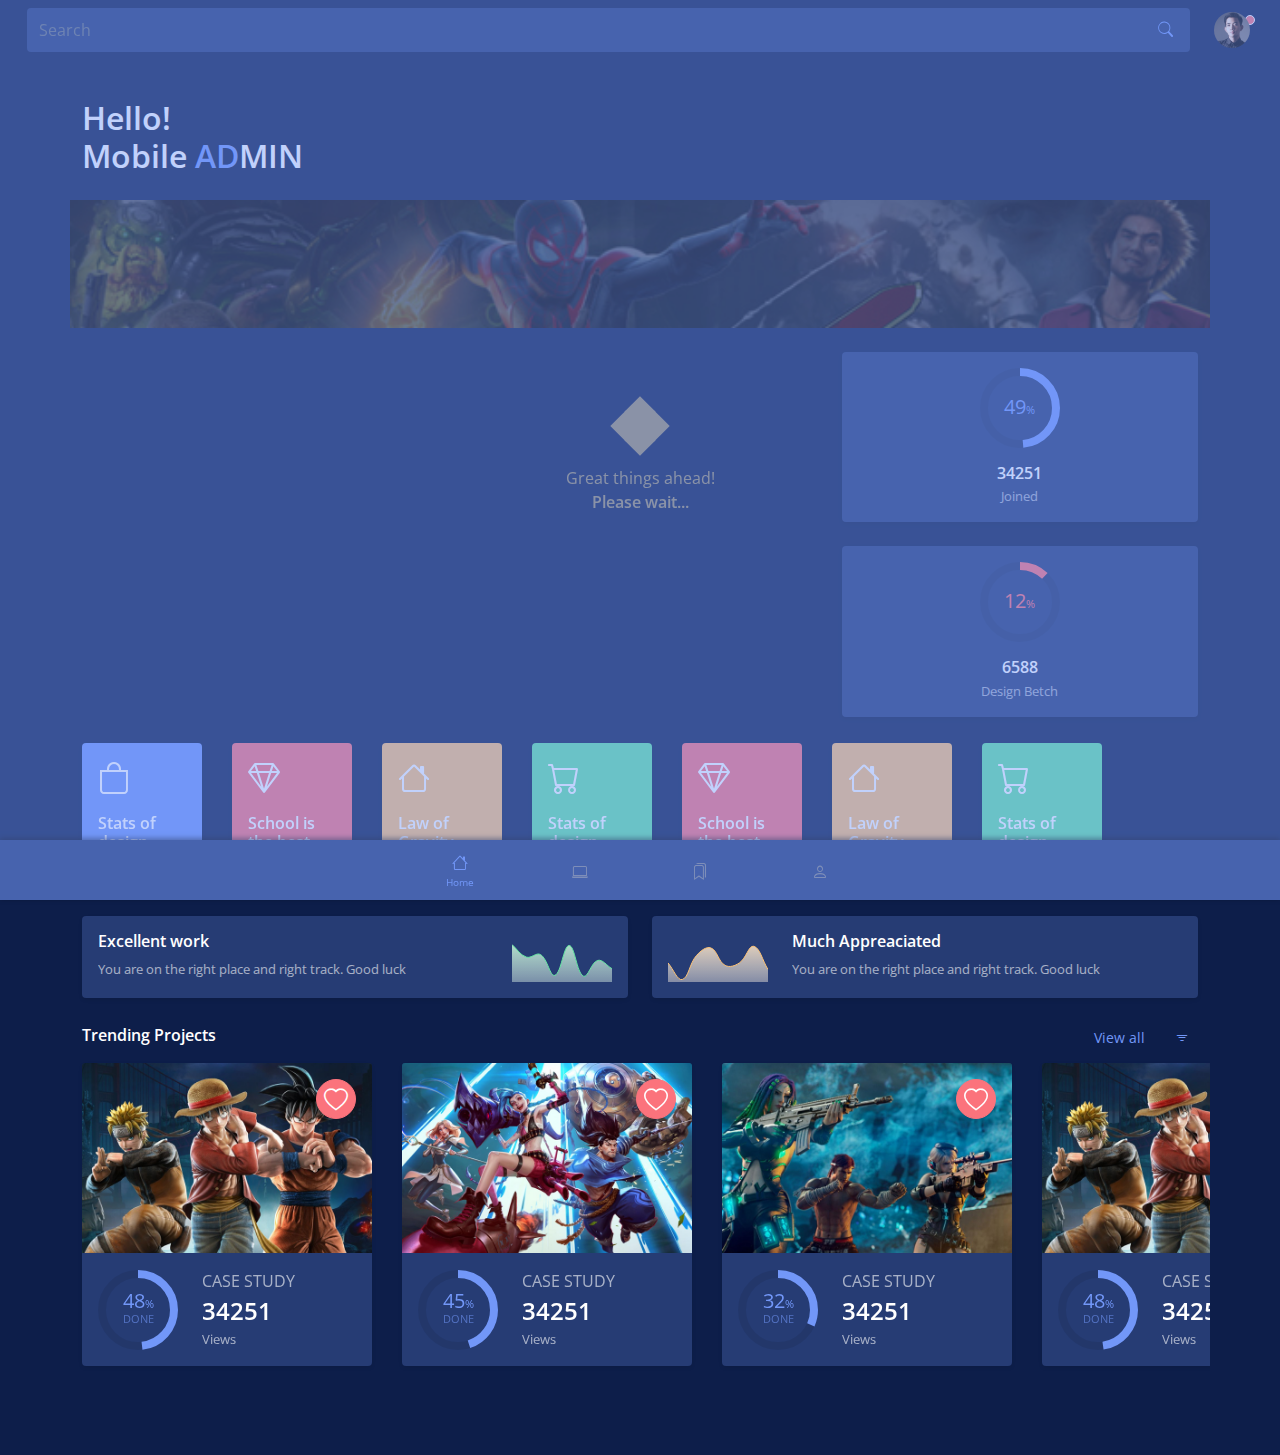
==== commit 8e08ab82: "06/10/2022" ====
--- a/index.html
+++ b/index.html
@@ -228,6 +228,20 @@
     <!-- main page content -->
     <div class="main-container container">
         <h2 class="my-4">Hello!<br>Mobile <span class="text-primary">AD</span>MIN</h2>
+        <!-- banner picture -->
+        <div class="row mb-4">
+            <div class="col-12 bg-dark text-white position-relative py-4">
+                <div class="coverimg position-absolute top-0 start-0 h-100 w-100 opacity-5">
+                    <img src="assets/img/banner1.jpg" alt="">
+                </div>
+                <div class="row justify-content-center">
+                    <div class="col-auto">
+                        <div class="avatar avatar-80 text-white rounded">
+                        </div>
+                    </div>
+                </div>
+            </div>
+        </div>
 
         <!-- welcome message and notifications lead -->
         <!--<div class="row mb-4">
@@ -551,7 +565,7 @@
                 <a class="nav-link" href="shop.html">
                         <span>
                             <i class="nav-icon bi bi-laptop"></i>
-                            <span class="nav-text">Stats</span>
+                            <span class="nav-text">Land</span>
                         </span>
                 </a>
             </li>
@@ -559,20 +573,13 @@
                 <a class="nav-link" href="#">
                         <span>
                             <i class="nav-icon bi bi-bookmarks"></i>
-                            <span class="nav-text">Pinned</span>
+                            <span class="nav-text">Marketplace</span>
                         </span>
                 </a>
             </li>
+
             <li class="nav-item">
-                <a class="nav-link" href="#">
-                        <span>
-                            <i class="nav-icon bi bi-palette"></i>
-                            <span class="nav-text">Style</span>
-                        </span>
-                </a>
-            </li>
-            <li class="nav-item">
-                <a class="nav-link" href="#">
+                <a class="nav-link" href="profile.html">
                         <span>
                             <i class="nav-icon bi bi-person"></i>
                             <span class="nav-text">Profile</span>
